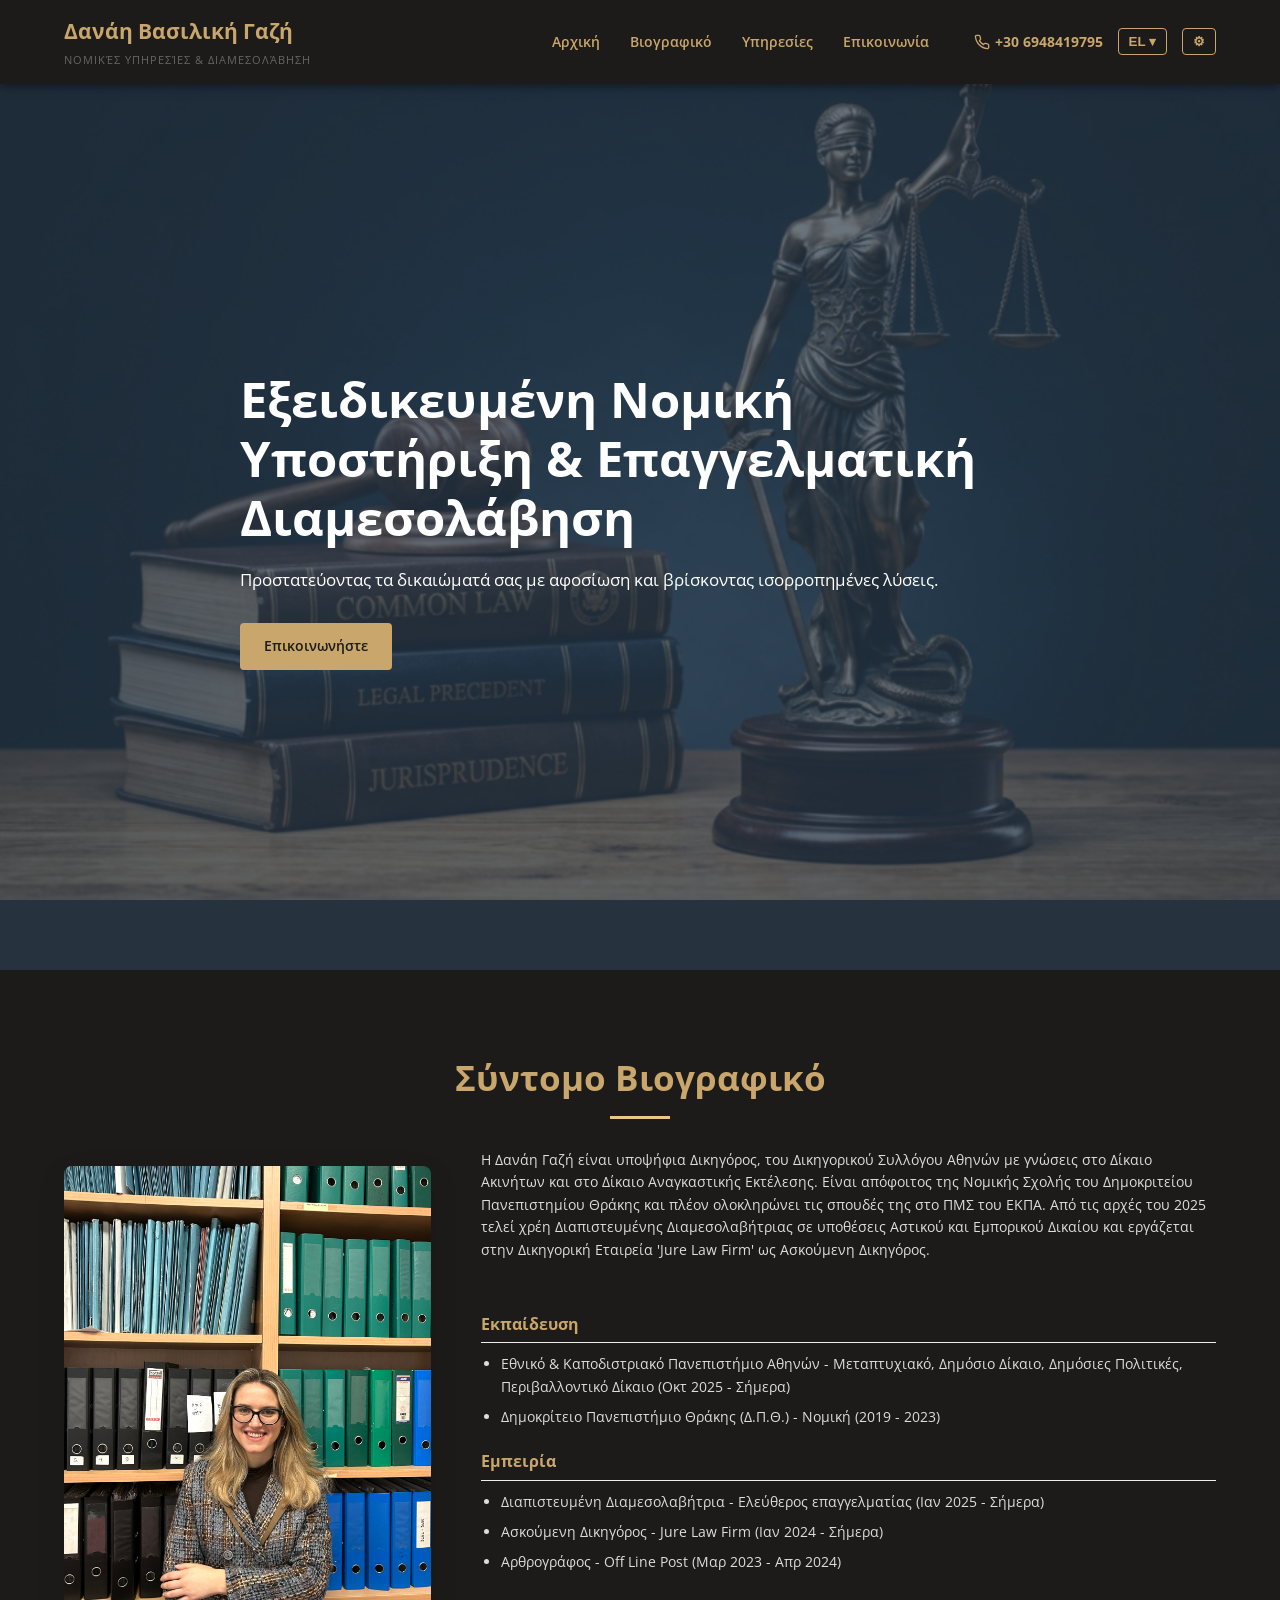
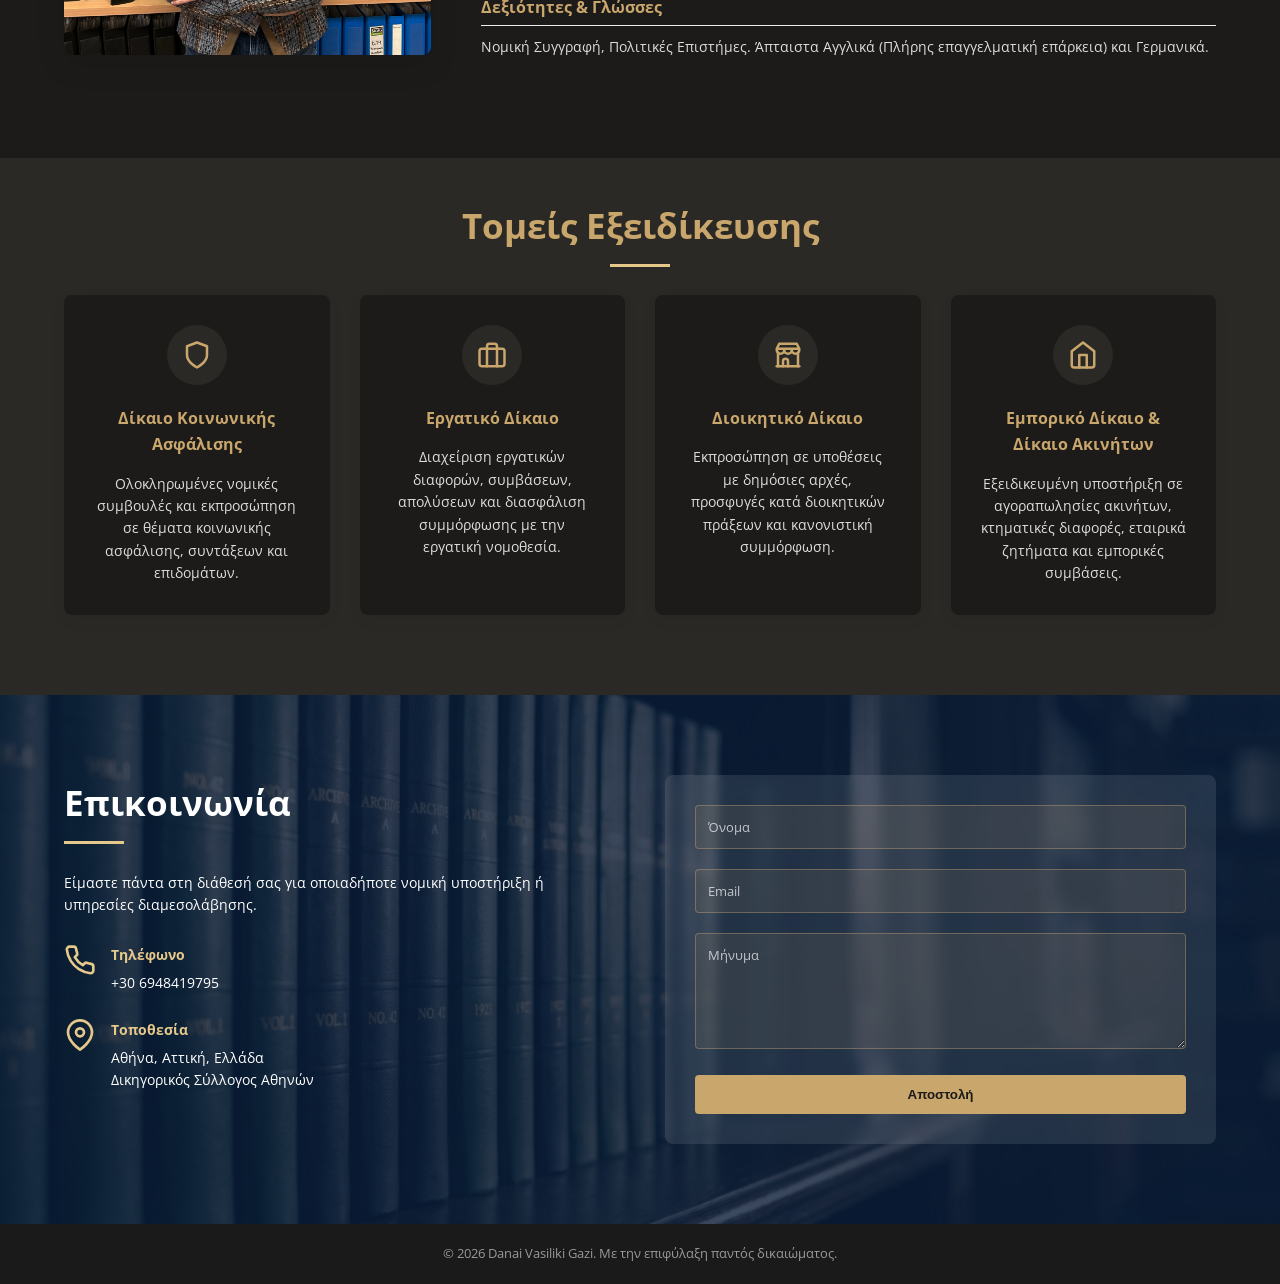
==== danai-vasiliki-gazi/index.html @ 5c0025f5 "." ====
<!DOCTYPE html>
<html lang="en">
<head>
    <meta charset="UTF-8">
    <meta name="viewport" content="width=device-width, initial-scale=1.0">
    <title>Danai Vasiliki Gazi - Legal Services &amp; Mediation</title>
</head>
<body>
    <!-- Setup initialized. Ready for the next steps. -->
</body>
</html><!DOCTYPE html>
<html lang="en">
<head>
    <meta charset="UTF-8">
    <meta name="viewport" content="width=device-width, initial-scale=1.0">
    <title>Danai Vasiliki Gazi - Legal Services &amp; Mediation</title>
    <link rel="stylesheet" href="style.css">
    <link href="https://fonts.googleapis.com/css2?family=Open+Sans:wght@300;400;600;700&display=swap" rel="stylesheet" id="theme-font">
</head>
<body>

    <!-- Sticky Header -->
    <header class="site-header">
        <div class="container header-container">
            <div class="logo">
                <h1 data-i18n="logo_name">Danai Vasiliki Gazi</h1>
                <p class="subtitle" data-i18n="logo_subtitle">Legal Services &amp; Mediation</p>
            </div>
            
            <nav class="main-nav" id="main-nav">
                <ul class="nav-links">
                    <li><a href="#home" data-i18n="nav_home">Home</a></li>
                    <li><a href="#about" data-i18n="nav_about">Resume</a></li>
                    <li><a href="#services" data-i18n="nav_services">Services</a></li>
                    <li><a href="#contact" data-i18n="nav_contact">Contact</a></li>
                </ul>
                <div class="nav-actions">
                    <a href="tel:+306948419795" class="phone-link">
                        <svg class="icon-small" viewBox="0 0 24 24" fill="none" stroke="currentColor" stroke-width="2" stroke-linecap="round" stroke-linejoin="round"><path d="M22 16.92v3a2 2 0 0 1-2.18 2 19.79 19.79 0 0 1-8.63-3.07 19.5 19.5 0 0 1-6-6 19.79 19.79 0 0 1-3.07-8.67A2 2 0 0 1 4.11 2h3a2 2 0 0 1 2 1.72 12.84 12.84 0 0 0 .7 2.81 2 2 0 0 1-.45 2.11L8.09 9.91a16 16 0 0 0 6 6l1.27-1.27a2 2 0 0 1 2.11-.45 12.84 12.84 0 0 0 2.81.7A2 2 0 0 1 22 16.92z"></path></svg>
                        <span>+30 6948419795</span>
                    </a>
                    
                    <div class="lang-selector">
                        <button class="lang-btn" onclick="toggleLangMenu()">EN &#9662;</button>
                        <div class="lang-dropdown" id="lang-dropdown">
                            <a href="#" onclick="setLanguage('el')">EL</a>
                            <a href="#" onclick="setLanguage('en')">EN</a>
                            <a href="#" onclick="setLanguage('de')">DE</a>
                        </div>
                    </div>
                    
                    <div class="theme-selector">
                        <button class="theme-btn" onclick="toggleThemeMenu()" title="Theme Settings">&#9881;</button>
                        <div class="theme-dropdown" id="theme-dropdown">
                            <p>Colors</p>
                            <div class="color-options">
                                <span class="color-dot" style="background-color: #1c1b19; border: 1px solid #444;" onclick="setThemeColor('dark')" title="Dark Theme"></span>
                                <span class="color-dot" style="background-color: #ffffff; border: 1px solid #ccc;" onclick="setThemeColor('light')" title="Light Theme"></span>
                            </div>
                            <p>Font</p>
                             <div class="font-options">
                                <button onclick="setThemeFont('Open Sans')">Sans</button>
                                <button onclick="setThemeFont('Merriweather')">Serif</button>
                                <button onclick="setThemeFont('Roboto')">Roboto</button>
                                <button onclick="setThemeFont('Playfair Display')">Playfair</button>
                            </div>
                            <p>Size</p>
                            <div class="font-options" style="display: flex; gap: 5px;">
                                <button onclick="setThemeFontSize('12px')">S</button>
                                <button onclick="setThemeFontSize('14px')">M</button>
                            </div>
                        </div>
                    </div>
                </div>
            </nav>
            
            <button class="mobile-menu-btn" id="mobile-menu-btn">
                <span></span>
                <span></span>
                <span></span>
            </button>
        </div>
    </header>

    <!-- Hero Section -->
    <section id="home" class="first-section">
        <div class="first-overlay"></div>
        <div class="container first-content">
            <h2 data-i18n="hero_title">Expert Legal Support &amp; Professional Mediation</h2>
            <p data-i18n="hero_desc">Protecting your rights with dedication and finding balanced solutions.</p>
            <a href="#contact" class="btn btn-primary" data-i18n="hero_btn">Contact Me</a>
        </div>
    </section>

    <!-- About Section -->
    <section id="about" class="about-section section-padding">
        <div class="container">
            <div class="about-section-container">
                <h2 class="section-title about-section-title" data-i18n="about_title">Brief Resume</h2>
                <div class="about-content-wrapper">
                    <div class="about-image">
                        <img src="IMG_2672-2.jpg" alt="Danai Vasiliki Gazi" id="profile-img" onclick="toggleProfileImage()" style="cursor: pointer; transition: opacity 0.3s ease;">
                    </div>
                    <p class="about-intro" data-i18n="about_intro">Danai Gazi is a Trainee Lawyer at the Athens Bar Association, specializing in Real Estate Law and Enforcement Law. She is a graduate of the Democritus University of Thrace Faculty of Law and is currently completing her Master's degree at the National and Kapodistrian University of Athens. Since the beginning of 2025, she serves as an Accredited Mediator in Civil and Commercial Law cases and works at Jure Law Firm as a Legal Trainee.</p>
                    
                    <div class="resume-highlights">
                        <div class="resume-item">
                            <h3 data-i18n="about_edu">Education</h3>
                            <ul>
                                <li data-i18n="edu_nkua">National &amp; Kapodistrian University of Athens - Master's degree, Public Law, Public Policies, Environmental Law (Oct 2025 - Present)</li>
                                <li data-i18n="edu_duth">Democritus University of Thrace (D.U.Th.) - Law (2019 - 2023)</li>
                            </ul>
                        </div>
                        <div class="resume-item">
                            <h3 data-i18n="about_exp">Experience</h3>
                            <ul>
                                <li data-i18n="exp_med">Accredited Mediator - Self-employed (Jan 2025 - Present)</li>
                                <li data-i18n="exp_jure">Legal Trainee - Jure Law Firm (Jan 2024 - Present)</li>
                                <li data-i18n="exp_col">Columnist - Off Line Post (Mar 2023 - Apr 2024)</li>
                            </ul>
                        </div>
                         <div class="resume-item">
                            <h3 data-i18n="about_skills">Skills & Languages</h3>
                            <p data-i18n="skills_desc">Legal Writing, Political Science. Fluent in English (Full professional proficiency) and German.</p>
                        </div>
                    </div>
                </div>
            </div>
        </div>
    </section>

    <!-- Services Section -->
    <section id="services" class="services-section section-padding bg-light">
        <div class="container">
            <h2 class="section-title text-center" data-i18n="services_title">Areas of Practice</h2>
            <div class="services-grid">
                
                <div class="service-card">
                    <div class="service-icon">
                        <svg viewBox="0 0 24 24" fill="none" stroke="currentColor" stroke-width="2" stroke-linecap="round" stroke-linejoin="round" style="width: 30px; height: 30px; color: var(--primary-color);"><path d="M12 22s8-4 8-10V5l-8-3-8 3v7c0 6 8 10 8 10z"></path></svg>
                    </div>
                    <h3 data-i18n="serv_1_title">Social Security Law</h3>
                    <p data-i18n="serv_1_desc">Comprehensive legal advice and representation in matters concerning social security, pensions, and benefits.</p>
                </div>
                
                <div class="service-card">
                    <div class="service-icon">
                        <svg viewBox="0 0 24 24" fill="none" stroke="currentColor" stroke-width="2" stroke-linecap="round" stroke-linejoin="round" style="width: 30px; height: 30px; color: var(--primary-color);"><rect x="2" y="7" width="20" height="14" rx="2" ry="2"></rect><path d="M16 21V5a2 2 0 0 0-2-2h-4a2 2 0 0 0-2 2v16"></path></svg>
                    </div>
                    <h3 data-i18n="serv_2_title">Labor Law</h3>
                    <p data-i18n="serv_2_desc">Handling employment disputes, contracts, dismissals, and ensuring compliance with labor regulations.</p>
                </div>
                
                <div class="service-card">
                    <div class="service-icon">
                        <svg viewBox="0 0 24 24" fill="none" stroke="currentColor" stroke-width="2" stroke-linecap="round" stroke-linejoin="round" style="width: 30px; height: 30px; color: var(--primary-color);"><path d="M3 21h18"></path><path d="M3 7v1a3 3 0 0 0 6 0v-1m0 1a3 3 0 0 0 6 0v-1m0 1a3 3 0 0 0 6 0v-1h-18l2-4h14l2 4"></path><line x1="4" y1="21" x2="4" y2="10"></line><line x1="20" y1="21" x2="20" y2="10"></line><path d="M8 21v-4a2 2 0 0 1 4 0v4"></path></svg>
                    </div>
                    <h3 data-i18n="serv_3_title">Administrative Law</h3>
                    <p data-i18n="serv_3_desc">Representation in cases involving public authorities, appeals against administrative acts, and regulatory compliance.</p>
                </div>
                
                <div class="service-card">
                    <div class="service-icon">
                        <svg viewBox="0 0 24 24" fill="none" stroke="currentColor" stroke-width="2" stroke-linecap="round" stroke-linejoin="round" style="width: 30px; height: 30px; color: var(--primary-color);"><path d="M3 9l9-7 9 7v11a2 2 0 0 1-2 2H5a2 2 0 0 1-2-2z"></path><polyline points="9 22 9 12 15 12 15 22"></polyline></svg>
                    </div>
                    <h3 data-i18n="serv_4_title">Commercial & Real Estate Law</h3>
                    <p data-i18n="serv_4_desc">Specialized support in real estate transactions, property disputes, corporate matters, and commercial contracts.</p>
                </div>

            </div>
        </div>
    </section>

    <!-- Contact Section -->
    <section id="contact" class="last-section">
        <div class="last-overlay"></div>
        <div class="container last-container">
            <div class="last-content">
                <h2 class="section-title last-title" data-i18n="contact_title">Get In Touch</h2>
                <p class="last-desc" data-i18n="contact_desc">We are always at your disposal for any legal support or mediation services.</p>
                
                <div class="last-info">
                    <div class="last-info-item">
                        <svg class="icon-medium" style="color: var(--secondary-color);" viewBox="0 0 24 24" fill="none" stroke="currentColor" stroke-width="2" stroke-linecap="round" stroke-linejoin="round"><path d="M22 16.92v3a2 2 0 0 1-2.18 2 19.79 19.79 0 0 1-8.63-3.07 19.5 19.5 0 0 1-6-6 19.79 19.79 0 0 1-3.07-8.67A2 2 0 0 1 4.11 2h3a2 2 0 0 1 2 1.72 12.84 12.84 0 0 0 .7 2.81 2 2 0 0 1-.45 2.11L8.09 9.91a16 16 0 0 0 6 6l1.27-1.27a2 2 0 0 1 2.11-.45 12.84 12.84 0 0 0 2.81.7A2 2 0 0 1 22 16.92z"></path></svg>
                        <div>
                            <h4 data-i18n="contact_phone">Phone</h4>
                            <p><a href="tel:+306948419795" style="color: inherit;">+30 6948419795</a></p>
                        </div>
                    </div>
                    <div class="last-info-item">
                        <svg class="icon-medium" style="color: var(--secondary-color);" viewBox="0 0 24 24" fill="none" stroke="currentColor" stroke-width="2" stroke-linecap="round" stroke-linejoin="round"><path d="M21 10c0 7-9 13-9 13s-9-6-9-13a9 9 0 0 1 18 0z"></path><circle cx="12" cy="10" r="3"></circle></svg>
                        <div>
                            <h4 data-i18n="contact_location">Location</h4>
                            <p data-i18n="contact_address">Athens, Attiki, Greece<br>Athens Bar Association</p>
                        </div>
                    </div>
                </div>
            </div>
            
            <div class="last-form-container">
                <form id="last-form" class="last-form">
                    <div class="form-group">
                        <input type="text" id="name" placeholder="Name" required data-i18n-placeholder="form_name">
                    </div>
                    <div class="form-group">
                        <input type="email" id="email" placeholder="Email" required data-i18n-placeholder="form_email">
                    </div>
                    <div class="form-group">
                        <textarea id="message" rows="5" placeholder="Message" required data-i18n-placeholder="form_message"></textarea>
                    </div>
                    <button type="submit" class="btn btn-primary btn-block" data-i18n="form_submit">Send Message</button>
                </form>
            </div>
        </div>
    </section>

    <!-- Footer -->
    <footer class="site-footer">
        <div class="container text-center">
            <p>&copy; <span id="current-year"></span> Danai Vasiliki Gazi. <span data-i18n="footer_rights">All rights reserved.</span></p>
        </div>
    </footer>

    <script src="script.js"></script>
</body>
</html>
---- danai-vasiliki-gazi/style.css ----
/* CSS Variables for Theming */
:root {
    /* Dark Theme (Default) */
    color-scheme: dark;
    --primary-color: #c9a66b;
    --secondary-color: #e6c88a; 
    --text-color: #dddddd;
    --light-bg: #2a2926;
    --about-bg: #24221f;
    --white: #1c1b19;
    --shadow-color: rgba(0, 0, 0, 0.5);
    --first-overlay: rgba(44, 62, 80, 0.7);
    --last-overlay: rgba(10, 30, 60, 0.8);
    --first-text: #ffffff;
    --input-bg: rgba(201, 166, 107, 0.1);
    --input-border: rgba(201, 166, 107, 0.4);
    --font-family: 'Open Sans', sans-serif;
    --transition-speed: 0.3s;
}

html.light-theme {
    /* Bright Light Theme */
    color-scheme: light;
    --primary-color: #2c3e50;
    --secondary-color: #c9a66b;
    --text-color: #333333;
    --light-bg: #ffffff;
    --about-bg: #f5f5f5;
    --white: #fdfdfd;
    --shadow-color: rgba(0, 0, 0, 0.1);
    --first-overlay: rgba(255, 255, 255, 0.85);
    --last-overlay: rgba(255, 255, 255, 0.85);
    --first-text: #2c3e50;
    --input-bg: rgba(255, 255, 255, 0.7);
    --input-border: rgba(0, 0, 0, 0.2);
}

/* Reset & Basics */
* {
    margin: 0;
    padding: 0;
    box-sizing: border-box;
}

html {
    scroll-behavior: smooth;
    font-size: var(--base-font-size, 14px);
    transition: font-size var(--transition-speed);
}

body {
    font-family: var(--font-family);
    color: var(--text-color);
    background-color: var(--white);
    line-height: 1.6;
    overflow-x: hidden;
}

/* Dynamic transition class applied ONLY when switching themes via button */
html.theme-transition body,
html.theme-transition .first-overlay,
html.theme-transition .last-overlay {
    transition: background-color var(--transition-speed), color var(--transition-speed);
}

a {
    text-decoration: none;
    color: inherit;
    transition: color var(--transition-speed);
}

ul {
    list-style: none;
}

.container {
    width: 90%;
    max-width: 1200px;
    margin: 0 auto;
}

.section-padding {
    padding: 80px 0;
}

.bg-light {
    background-color: var(--light-bg);
}

.text-center {
    text-align: center;
}

.section-title {
    font-size: 2.5rem;
    color: var(--primary-color);
    margin-bottom: 2rem;
    position: relative;
}

.section-title::after {
    content: '';
    display: block;
    width: 60px;
    height: 3px;
    background-color: var(--secondary-color);
    margin-top: 10px;
}

.text-center.section-title::after {
    margin: 10px auto 0;
}

/* Buttons */
.btn {
    display: inline-block;
    padding: 12px 24px;
    border-radius: 4px;
    font-weight: 600;
    cursor: pointer;
    border: none;
    transition: all var(--transition-speed);
}

.btn-primary {
    background-color: var(--primary-color);
    color: var(--white);
}

.btn-primary:hover {
    background-color: var(--secondary-color);
    color: var(--primary-color);
}

.btn-block {
    width: 100%;
}

/* Icons */
.icon-small {
    width: 16px;
    height: 16px;
}

.icon-medium {
    width: 32px;
    height: 32px;
}

.filter-white {
    filter: invert(100%) sepia(0%) saturate(7500%) hue-rotate(289deg) brightness(115%) contrast(105%);
}

/* Header & Navigation */
.site-header {
    position: fixed;
    top: 0;
    left: 0;
    width: 100%;
    background-color: var(--white);
    box-shadow: 0 2px 10px var(--shadow-color);
    z-index: 1000;
    padding: 15px 0;
    transition: all var(--transition-speed);
}

.site-header.scrolled {
    padding: 10px 0;
    box-shadow: 0 6px 20px var(--shadow-color);
}

.header-container {
    display: flex;
    justify-content: space-between;
    align-items: center;
}

.logo h1 {
    font-size: 1.5rem;
    color: var(--primary-color);
    margin-bottom: 2px;
}

.logo .subtitle {
    font-size: 0.8rem;
    color: #666;
    text-transform: uppercase;
    letter-spacing: 1px;
}

.main-nav {
    display: flex;
    align-items: center;
}

.nav-links {
    display: flex;
    margin-right: 30px;
}

.nav-links li {
    margin: 0 15px;
}

.nav-links a {
    font-weight: 600;
    color: var(--primary-color);
}

.nav-links a:hover {
    color: var(--secondary-color);
}

.nav-actions {
    display: flex;
    align-items: center;
    gap: 15px;
}

.phone-link {
    display: flex;
    align-items: center;
    gap: 5px;
    font-weight: 700;
    color: var(--primary-color);
}

/* Dropdowns */
.lang-selector, .theme-selector {
    position: relative;
}

.lang-btn, .theme-btn {
    background: none;
    border: 1px solid var(--primary-color);
    color: var(--primary-color);
    padding: 5px 10px;
    border-radius: 4px;
    cursor: pointer;
    font-weight: 600;
    transition: all var(--transition-speed);
}

.lang-dropdown, .theme-dropdown {
    display: none;
    position: absolute;
    top: 100%;
    right: 0;
    background: var(--white);
    border: 1px solid var(--shadow-color);
    box-shadow: 0 4px 15px var(--shadow-color);
    border-radius: 4px;
    padding: 10px;
    min-width: 130px;
    z-index: 10;
}

.theme-dropdown {
    max-height: 60vh;
    overflow-y: auto;
}

.lang-dropdown.show, .theme-dropdown.show {
    display: block;
}

.lang-dropdown a {
    display: block;
    padding: 8px 10px;
    color: var(--text-color);
}

.lang-dropdown a:hover {
    background-color: var(--light-bg);
}

.theme-dropdown p {
    font-size: 0.85rem;
    font-weight: bold;
    margin-bottom: 5px;
    margin-top: 10px;
}
.theme-dropdown p:first-child { margin-top:0; }

.color-options {
    display: flex;
    gap: 10px;
    margin-bottom: 10px;
}

.color-dot {
    width: 20px;
    height: 20px;
    border-radius: 50%;
    cursor: pointer;
    border: 2px solid transparent;
}
.color-dot:hover { border-color: #999; }

.font-options button {
    display: block;
    width: 100%;
    padding: 5px;
    margin-bottom: 5px;
    background: var(--light-bg);
    color: var(--text-color);
    border: 1px solid var(--shadow-color);
    cursor: pointer;
    transition: background var(--transition-speed);
}

.font-options button:hover {
    background: var(--primary-color);
    color: var(--white);
}

/* Mobile Menu Button */
.mobile-menu-btn {
    display: none;
    flex-direction: column;
    justify-content: space-between;
    width: 30px;
    height: 21px;
    background: transparent;
    border: none;
    cursor: pointer;
}

.mobile-menu-btn span {
    width: 100%;
    height: 3px;
    background-color: var(--primary-color);
    border-radius: 3px;
    transition: all 0.3s;
}

/* Hero Section */
.first-section {
    position: relative;
    height: 100vh;
    min-height: 600px;
    display: flex;
    align-items: center;
    background-image: url('7663534787.PNG'); /* Fallback/Placeholder */
    background-size: cover;
    background-position: center;
    background-attachment: fixed;
    margin-top: 70px; /* Offset for header */
}

.first-overlay {
    position: absolute;
    top: 0;
    left: 0;
    width: 100%;
    height: 100%;
    background-color: var(--first-overlay);
}

.first-content {
    position: relative;
    z-index: 1;
    color: var(--first-text);
    max-width: 800px;
    transition: color var(--transition-speed);
}

.first-content h2 {
    font-size: 3.5rem;
    margin-bottom: 20px;
    line-height: 1.2;
}

.first-content p {
    font-size: 1.2rem;
    margin-bottom: 30px;
}

/* About Section */
.about-section-title {
    text-align: center;
}

.about-section-title::after {
    margin: 10px auto 30px;
}

.about-content-wrapper {
    display: grid;
    grid-template-columns: 1fr 2fr;
    gap: 20px 50px;
    align-items: center;
}

.about-image {
    grid-column: 1 / 2;
    grid-row: 1 / 3;
}

.about-intro {
    grid-column: 2 / 3;
    grid-row: 1 / 2;
    align-self: end;
}

.resume-highlights {
    grid-column: 2 / 3;
    grid-row: 2 / 3;
    align-self: start;
    margin-top: 0;
}

.about-image img {
    width: 100%;
    border-radius: 8px;
    box-shadow: 0 10px 30px rgba(0,0,0,0.1);
}

.resume-highlights {
    margin-top: 30px;
}

.resume-item {
    margin-bottom: 20px;
}

.resume-item h3 {
    color: var(--primary-color);
    margin-bottom: 10px;
    border-bottom: 1px solid #eee;
    padding-bottom: 5px;
}

.resume-item ul {
    list-style-type: disc;
    margin-left: 20px;
}

.resume-item li {
    margin-bottom: 8px;
}

/* Services Section */
.services-section {
    padding-top: 40px;
}

.services-grid {
    display: grid;
    grid-template-columns: repeat(4, 1fr);
    gap: 30px;
}

@media (max-width: 1024px) {
    .services-grid {
        grid-template-columns: repeat(2, 1fr);
    }
}

@media (max-width: 600px) {
    .services-grid {
        grid-template-columns: 1fr;
    }
}

.service-card {
    background: var(--white);
    padding: 30px;
    border-radius: 8px;
    box-shadow: 0 5px 15px rgba(0,0,0,0.05);
    text-align: center;
    transition: transform var(--transition-speed);
}

.service-card:hover {
    transform: translateY(-10px);
}

.service-icon {
    width: 60px;
    height: 60px;
    margin: 0 auto 20px;
    background-color: var(--light-bg);
    border-radius: 50%;
    display: flex;
    align-items: center;
    justify-content: center;
}

.service-icon img {
    width: 30px;
    height: 30px;
}

.service-card h3 {
    color: var(--primary-color);
    margin-bottom: 15px;
}

/* Contact Section */
.last-section {
    position: relative;
    padding: 80px 0;
    background-image: url('47894578989787.PNG'); /* Fallback/Placeholder */
    background-size: cover;
    background-position: center;
    color: var(--first-text);
    transition: color var(--transition-speed);
}

.last-overlay {
    position: absolute;
    top: 0;
    left: 0;
    width: 100%;
    height: 100%;
    background-color: var(--last-overlay);
}

.last-title {
    color: var(--first-text) !important;
}

.last-desc {
    color: var(--first-text);
    margin-bottom: 2rem;
}

.last-container {
    position: relative;
    z-index: 1;
    display: grid;
    grid-template-columns: 1fr 1fr;
    gap: 50px;
}

.last-info-item {
    display: flex;
    gap: 15px;
    margin-bottom: 25px;
}

.last-info-item h4 {
    margin-bottom: 5px;
    color: var(--secondary-color);
}

.last-form {
    background: rgba(255, 255, 255, 0.1);
    padding: 30px;
    border-radius: 8px;
    backdrop-filter: blur(5px);
}

.form-group {
    margin-bottom: 20px;
}

.form-group input,
.form-group textarea {
    width: 100%;
    padding: 12px;
    border: 1px solid var(--input-border);
    background: var(--input-bg);
    color: var(--first-text);
    border-radius: 4px;
    font-family: inherit;
    transition: all 0.3s ease;
}

.form-group input::placeholder,
.form-group textarea::placeholder {
    color: var(--first-text);
    opacity: 0.7;
}

.form-group input:focus,
.form-group textarea:focus {
    outline: none;
    border-color: var(--primary-color);
    background: rgba(201, 166, 107, 0.2);
}

/* Footer */
.site-footer {
    background-color: #1a1a1a;
    color: #999;
    padding: 20px 0;
    font-size: 0.9rem;
}

/* Responsive Design */
@media (max-width: 992px) {
    .about-section-title {
        text-align: left;
    }

    .about-section-title::after {
        margin: 10px 0 30px 0;
    }

    .about-content-wrapper {
        display: block;
    }

    .about-content-wrapper::after {
        content: "";
        display: table;
        clear: both;
    }

    .about-image {
        float: left;
        width: 40%;
        margin: 0 20px 5px 0;
    }
    
    .about-intro {
        margin-bottom: 10px;
    }

    .resume-highlights {
        clear: both;
        padding-top: 10px;
    }

    .last-container {
        grid-template-columns: 1fr;
    }
    
    .first-content h2 {
        font-size: 2.5rem;
    }
}

@media (max-width: 600px) {
    .about-image {
        width: 45%;
        margin: 5px 15px 5px 0;
    }
}

@media (max-width: 768px) {
    .mobile-menu-btn {
        display: flex;
    }
    
    .main-nav {
        position: fixed;
        top: 70px;
        left: -100%;
        width: 100%;
        height: calc(100vh - 70px);
        background-color: var(--white);
        flex-direction: column;
        align-items: flex-start;
        padding: 30px;
        transition: left 0.3s ease;
        overflow-y: auto;
    }
    
    .main-nav.active {
        left: 0;
    }
    
    .nav-links {
        flex-direction: column;
        margin-right: 0;
        margin-bottom: 30px;
        width: 100%;
    }
    
    .nav-links li {
        margin: 15px 0;
        width: 100%;
    }
    
    .nav-actions {
        flex-direction: column;
        align-items: flex-start;
        width: 100%;
    }
    
    /* Fix dropdown menus overflow on mobile screens */
    .lang-dropdown,
    .theme-dropdown {
        left: 0;
        right: auto;
    }
    
    .first-section {
        margin-top: 60px;
    }
}
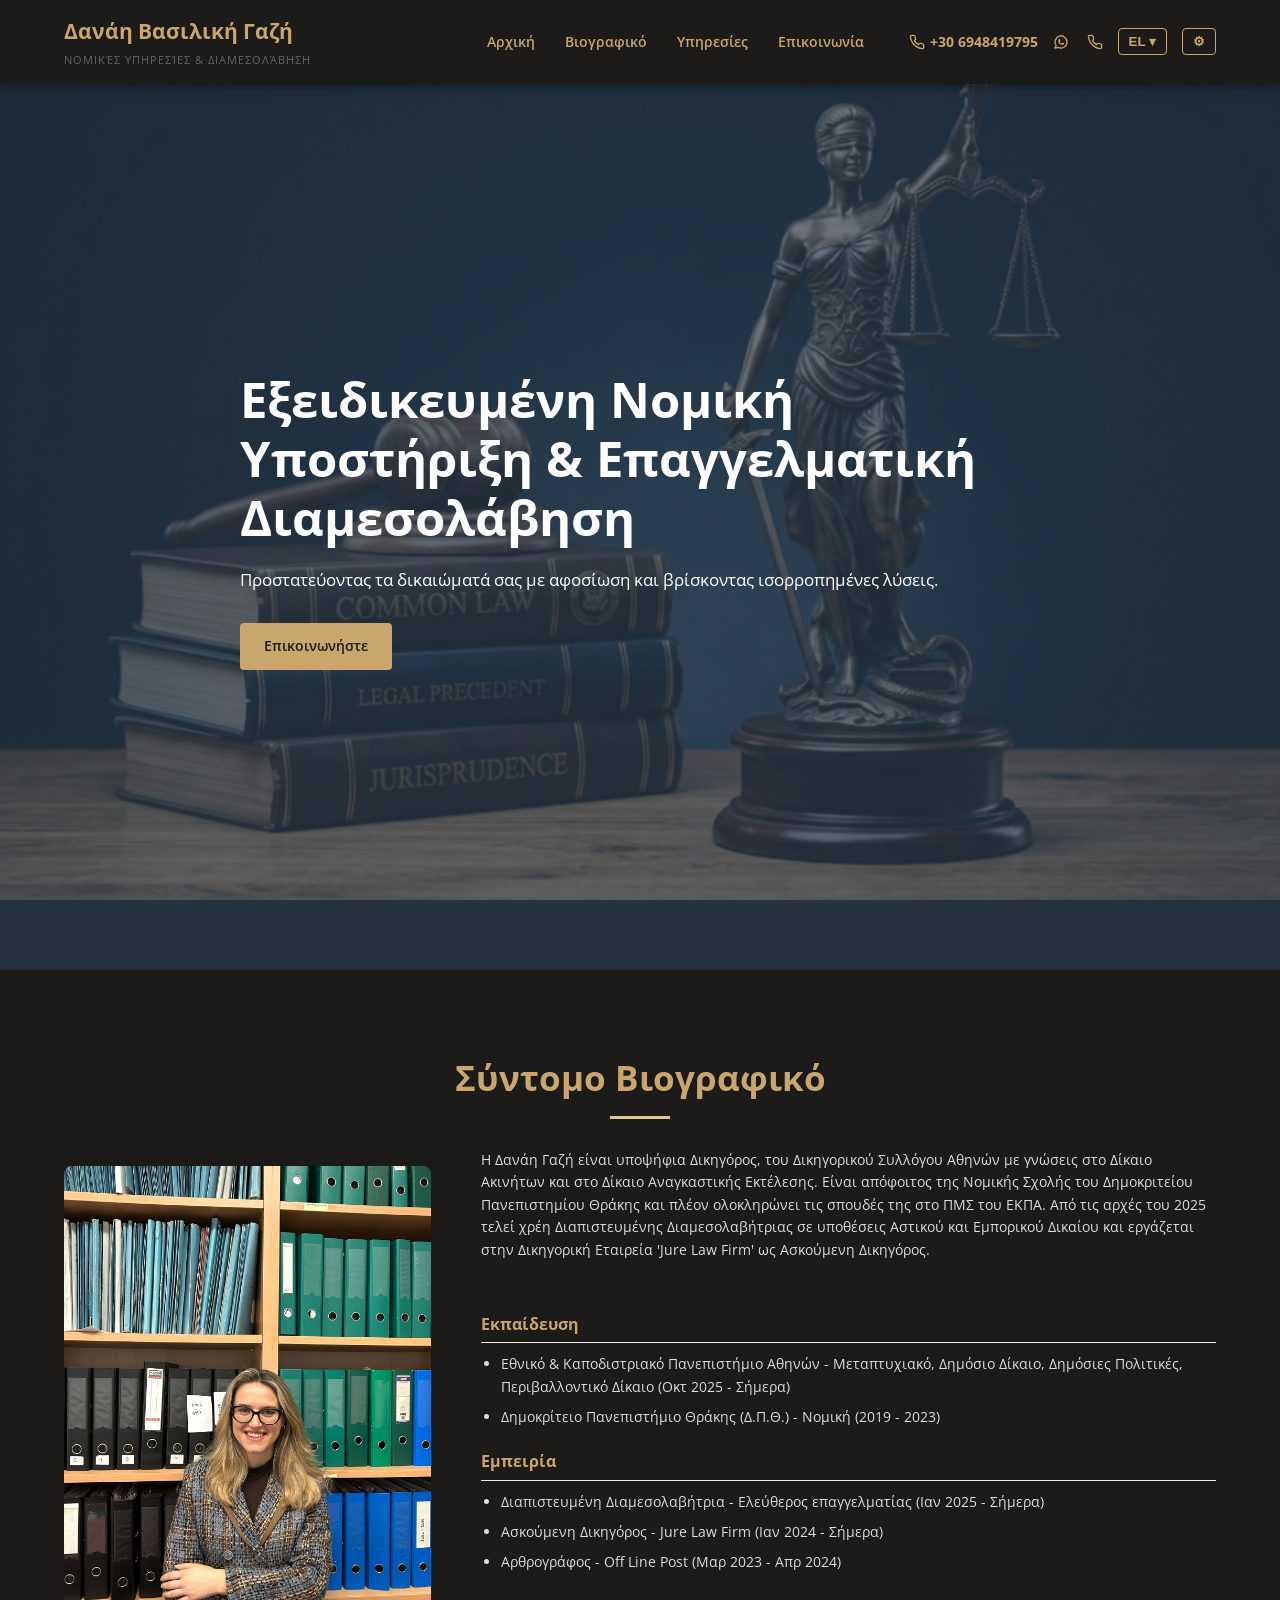
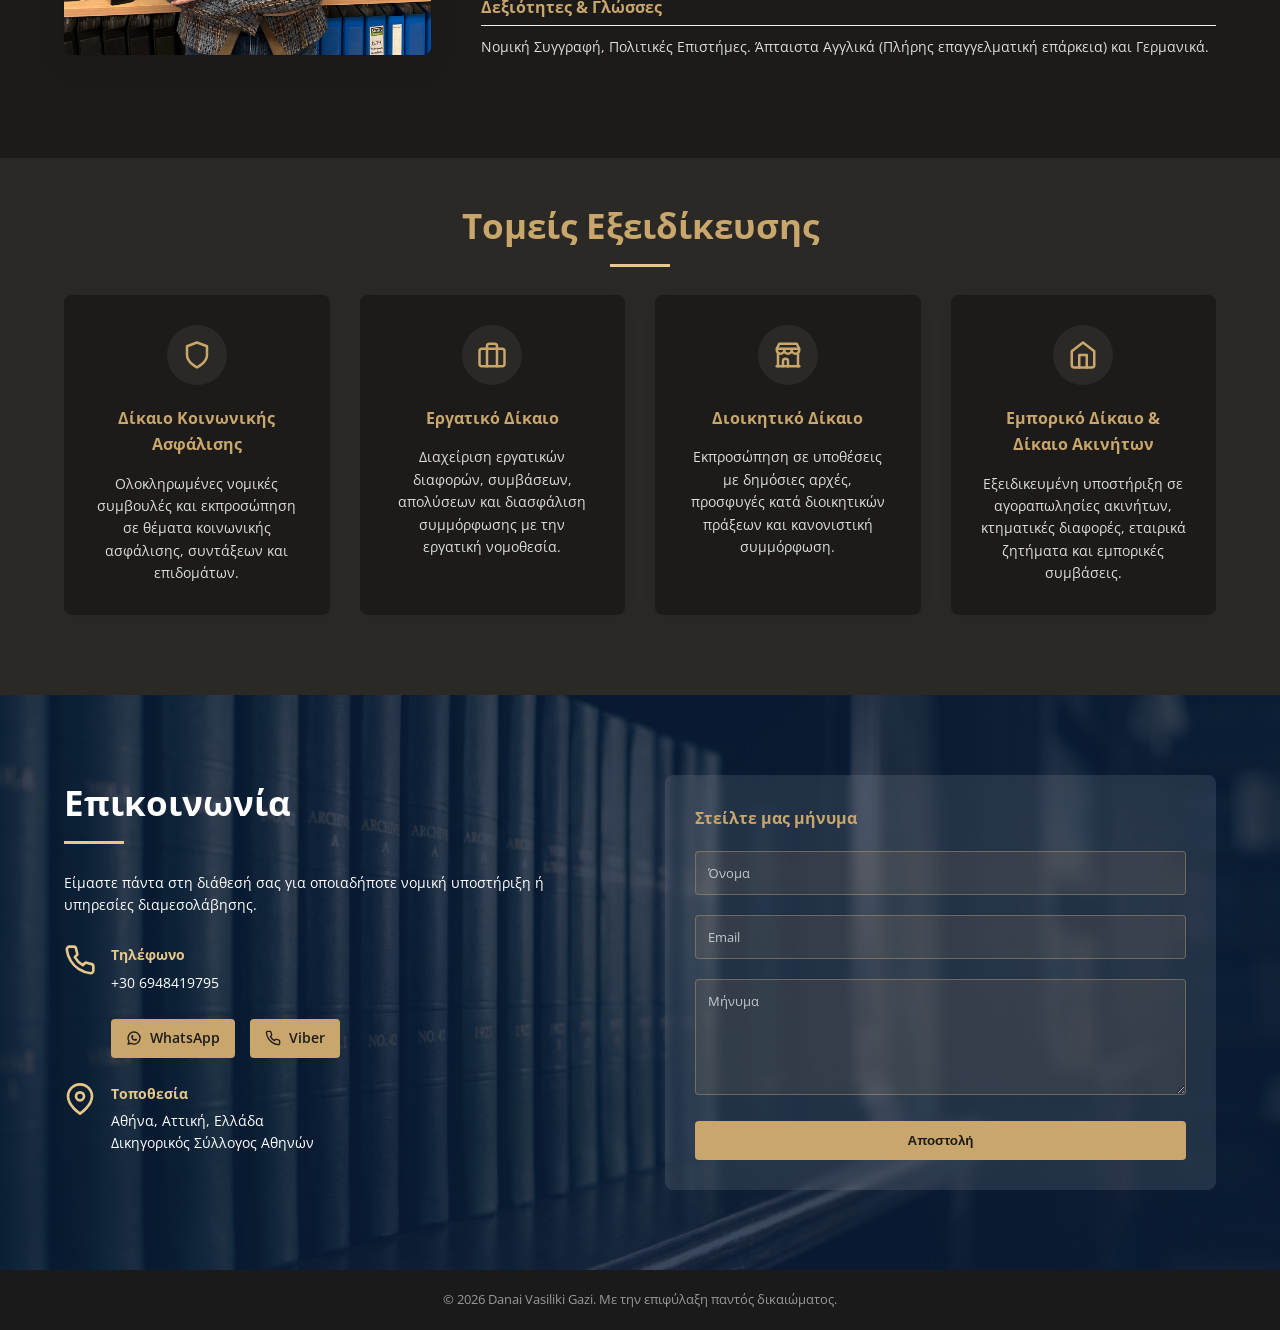
==== commit 98ae28db: "." ====
--- a/danai-vasiliki-gazi/index.html
+++ b/danai-vasiliki-gazi/index.html
@@ -4,22 +4,18 @@
     <meta charset="UTF-8">
     <meta name="viewport" content="width=device-width, initial-scale=1.0">
     <title>Danai Vasiliki Gazi - Legal Services &amp; Mediation</title>
-</head>
-<body>
-    <!-- Setup initialized. Ready for the next steps. -->
-</body>
-</html><!DOCTYPE html>
-<html lang="en">
-<head>
-    <meta charset="UTF-8">
-    <meta name="viewport" content="width=device-width, initial-scale=1.0">
-    <title>Danai Vasiliki Gazi - Legal Services &amp; Mediation</title>
+    <meta name="description" content="Danai Vasiliki Gazi is a Trainee Lawyer and Accredited Mediator. Expert legal support and professional mediation in Athens.">
+    
+    <link rel="alternate" hreflang="el" href="?lang=el" />
+    <link rel="alternate" hreflang="en" href="?lang=en" />
+    <link rel="alternate" hreflang="de" href="?lang=de" />
+    <link rel="alternate" hreflang="x-default" href="?lang=el" />
+
     <link rel="stylesheet" href="style.css">
     <link href="https://fonts.googleapis.com/css2?family=Open+Sans:wght@300;400;600;700&display=swap" rel="stylesheet" id="theme-font">
 </head>
 <body>
 
-    <!-- Sticky Header -->
     <header class="site-header">
         <div class="container header-container">
             <div class="logo">
@@ -35,17 +31,31 @@
                     <li><a href="#contact" data-i18n="nav_contact">Contact</a></li>
                 </ul>
                 <div class="nav-actions">
-                    <a href="tel:+306948419795" class="phone-link">
+                    <a href="#" class="phone-link dyn-phone-link">
                         <svg class="icon-small" viewBox="0 0 24 24" fill="none" stroke="currentColor" stroke-width="2" stroke-linecap="round" stroke-linejoin="round"><path d="M22 16.92v3a2 2 0 0 1-2.18 2 19.79 19.79 0 0 1-8.63-3.07 19.5 19.5 0 0 1-6-6 19.79 19.79 0 0 1-3.07-8.67A2 2 0 0 1 4.11 2h3a2 2 0 0 1 2 1.72 12.84 12.84 0 0 0 .7 2.81 2 2 0 0 1-.45 2.11L8.09 9.91a16 16 0 0 0 6 6l1.27-1.27a2 2 0 0 1 2.11-.45 12.84 12.84 0 0 0 2.81.7A2 2 0 0 1 22 16.92z"></path></svg>
-                        <span>+30 6948419795</span>
+                        <span class="dyn-phone-text"></span>
                     </a>
+                    
+                    <div style="display: flex; gap: 18px; align-items: center;">
+                        <a href="#" class="phone-link dyn-wa-link social-icon-link" title="WhatsApp" target="_blank">
+                            <svg class="icon-small" viewBox="0 0 24 24" fill="none" stroke="currentColor" stroke-width="2" stroke-linecap="round" stroke-linejoin="round">
+                                <path d="M3 21l1.65 -3.8a9 9 0 1 1 3.4 2.9l-5.05 .9"></path>
+                                <path d="M9 10a.5 .5 0 0 0 1 0v-1a.5 .5 0 0 0 -1 0v1a5 5 0 0 0 5 5h1a.5 .5 0 0 0 0 -1h-1a.5 .5 0 0 0 0 1"></path>
+                            </svg>
+                        </a>
+                        <a href="#" class="phone-link dyn-viber-link social-icon-link" title="Viber" target="_blank">
+                            <svg class="icon-small" viewBox="0 0 24 24" fill="none" stroke="currentColor" stroke-width="2" stroke-linecap="round" stroke-linejoin="round">
+                                <path d="M22 16.92v3a2 2 0 0 1-2.18 2 19.79 19.79 0 0 1-8.63-3.07 19.5 19.5 0 0 1-6-6 19.79 19.79 0 0 1-3.07-8.67A2 2 0 0 1 4.11 2h3a2 2 0 0 1 2 1.72 12.84 12.84 0 0 0 .7 2.81 2 2 0 0 1-.45 2.11L8.09 9.91a16 16 0 0 0 6 6l1.27-1.27a2 2 0 0 1 2.11-.45 12.84 12.84 0 0 0 2.81.7A2 2 0 0 1 22 16.92z"></path>
+                            </svg>
+                        </a>
+                    </div>
                     
                     <div class="lang-selector">
                         <button class="lang-btn" onclick="toggleLangMenu()">EN &#9662;</button>
                         <div class="lang-dropdown" id="lang-dropdown">
-                            <a href="#" onclick="setLanguage('el')">EL</a>
-                            <a href="#" onclick="setLanguage('en')">EN</a>
-                            <a href="#" onclick="setLanguage('de')">DE</a>
+                            <a href="javascript:void(0);" onclick="setLanguage('el')">EL</a>
+                            <a href="javascript:void(0);" onclick="setLanguage('en')">EN</a>
+                            <a href="javascript:void(0);" onclick="setLanguage('de')">DE</a>
                         </div>
                     </div>
                     
@@ -82,7 +92,6 @@
         </div>
     </header>
 
-    <!-- Hero Section -->
     <section id="home" class="first-section">
         <div class="first-overlay"></div>
         <div class="container first-content">
@@ -92,7 +101,6 @@
         </div>
     </section>
 
-    <!-- About Section -->
     <section id="about" class="about-section section-padding">
         <div class="container">
             <div class="about-section-container">
@@ -129,7 +137,6 @@
         </div>
     </section>
 
-    <!-- Services Section -->
     <section id="services" class="services-section section-padding bg-light">
         <div class="container">
             <h2 class="section-title text-center" data-i18n="services_title">Areas of Practice</h2>
@@ -171,7 +178,6 @@
         </div>
     </section>
 
-    <!-- Contact Section -->
     <section id="contact" class="last-section">
         <div class="last-overlay"></div>
         <div class="container last-container">
@@ -180,25 +186,42 @@
                 <p class="last-desc" data-i18n="contact_desc">We are always at your disposal for any legal support or mediation services.</p>
                 
                 <div class="last-info">
-                    <div class="last-info-item">
+                    <a href="#" class="last-info-item dyn-phone-link">
                         <svg class="icon-medium" style="color: var(--secondary-color);" viewBox="0 0 24 24" fill="none" stroke="currentColor" stroke-width="2" stroke-linecap="round" stroke-linejoin="round"><path d="M22 16.92v3a2 2 0 0 1-2.18 2 19.79 19.79 0 0 1-8.63-3.07 19.5 19.5 0 0 1-6-6 19.79 19.79 0 0 1-3.07-8.67A2 2 0 0 1 4.11 2h3a2 2 0 0 1 2 1.72 12.84 12.84 0 0 0 .7 2.81 2 2 0 0 1-.45 2.11L8.09 9.91a16 16 0 0 0 6 6l1.27-1.27a2 2 0 0 1 2.11-.45 12.84 12.84 0 0 0 2.81.7A2 2 0 0 1 22 16.92z"></path></svg>
                         <div>
                             <h4 data-i18n="contact_phone">Phone</h4>
-                            <p><a href="tel:+306948419795" style="color: inherit;">+30 6948419795</a></p>
-                        </div>
-                    </div>
-                    <div class="last-info-item">
+                            <p class="dyn-phone-text"></p>
+                        </div>
+                    </a>
+                    
+                    <div class="social-contact-buttons" style="display: flex; gap: 15px; margin-bottom: 25px; margin-left: 47px;">
+                        <a href="#" class="btn btn-primary dyn-wa-link social-btn-wa" target="_blank" style="display: flex; align-items: center; justify-content: center; gap: 8px; padding: 8px 15px;">
+                            <svg class="icon-small" viewBox="0 0 24 24" fill="none" stroke="currentColor" stroke-width="2" stroke-linecap="round" stroke-linejoin="round">
+                                <path d="M3 21l1.65 -3.8a9 9 0 1 1 3.4 2.9l-5.05 .9"></path>
+                                <path d="M9 10a.5 .5 0 0 0 1 0v-1a.5 .5 0 0 0 -1 0v1a5 5 0 0 0 5 5h1a.5 .5 0 0 0 0 -1h-1a.5 .5 0 0 0 0 1"></path>
+                            </svg>
+                            WhatsApp
+                        </a>
+                        <a href="#" class="btn btn-primary dyn-viber-link social-btn-viber" target="_blank" style="display: flex; align-items: center; justify-content: center; gap: 8px; padding: 8px 15px;">
+                            <svg class="icon-small" viewBox="0 0 24 24" fill="none" stroke="currentColor" stroke-width="2" stroke-linecap="round" stroke-linejoin="round">
+                                <path d="M22 16.92v3a2 2 0 0 1-2.18 2 19.79 19.79 0 0 1-8.63-3.07 19.5 19.5 0 0 1-6-6 19.79 19.79 0 0 1-3.07-8.67A2 2 0 0 1 4.11 2h3a2 2 0 0 1 2 1.72 12.84 12.84 0 0 0 .7 2.81 2 2 0 0 1-.45 2.11L8.09 9.91a16 16 0 0 0 6 6l1.27-1.27a2 2 0 0 1 2.11-.45 12.84 12.84 0 0 0 2.81.7A2 2 0 0 1 22 16.92z"></path>
+                            </svg>
+                            Viber
+                        </a>
+                    </div>
+                    <a href="#" class="last-info-item dyn-location-link" target="_blank">
                         <svg class="icon-medium" style="color: var(--secondary-color);" viewBox="0 0 24 24" fill="none" stroke="currentColor" stroke-width="2" stroke-linecap="round" stroke-linejoin="round"><path d="M21 10c0 7-9 13-9 13s-9-6-9-13a9 9 0 0 1 18 0z"></path><circle cx="12" cy="10" r="3"></circle></svg>
                         <div>
                             <h4 data-i18n="contact_location">Location</h4>
                             <p data-i18n="contact_address">Athens, Attiki, Greece<br>Athens Bar Association</p>
                         </div>
-                    </div>
+                    </a>
                 </div>
             </div>
             
             <div class="last-form-container">
                 <form id="last-form" class="last-form">
+                    <h3 data-i18n="form_title" style="margin-bottom: 20px; color: var(--primary-color);">Send us a message</h3>
                     <div class="form-group">
                         <input type="text" id="name" placeholder="Name" required data-i18n-placeholder="form_name">
                     </div>
@@ -214,13 +237,14 @@
         </div>
     </section>
 
-    <!-- Footer -->
     <footer class="site-footer">
         <div class="container text-center">
             <p>&copy; <span id="current-year"></span> Danai Vasiliki Gazi. <span data-i18n="footer_rights">All rights reserved.</span></p>
         </div>
     </footer>
 
+    <script src="config.js"></script>
+    <script src="translations.js"></script>
     <script src="script.js"></script>
 </body>
 </html>
--- a/danai-vasiliki-gazi/style.css
+++ b/danai-vasiliki-gazi/style.css
@@ -1,6 +1,4 @@
-/* CSS Variables for Theming */
 :root {
-    /* Dark Theme (Default) */
     color-scheme: dark;
     --primary-color: #c9a66b;
     --secondary-color: #e6c88a; 
@@ -19,7 +17,6 @@
 }
 
 html.light-theme {
-    /* Bright Light Theme */
     color-scheme: light;
     --primary-color: #2c3e50;
     --secondary-color: #c9a66b;
@@ -35,7 +32,6 @@
     --input-border: rgba(0, 0, 0, 0.2);
 }
 
-/* Reset & Basics */
 * {
     margin: 0;
     padding: 0;
@@ -56,7 +52,6 @@
     overflow-x: hidden;
 }
 
-/* Dynamic transition class applied ONLY when switching themes via button */
 html.theme-transition body,
 html.theme-transition .first-overlay,
 html.theme-transition .last-overlay {
@@ -111,7 +106,6 @@
     margin: 10px auto 0;
 }
 
-/* Buttons */
 .btn {
     display: inline-block;
     padding: 12px 24px;
@@ -136,7 +130,6 @@
     width: 100%;
 }
 
-/* Icons */
 .icon-small {
     width: 16px;
     height: 16px;
@@ -151,7 +144,6 @@
     filter: invert(100%) sepia(0%) saturate(7500%) hue-rotate(289deg) brightness(115%) contrast(105%);
 }
 
-/* Header & Navigation */
 .site-header {
     position: fixed;
     top: 0;
@@ -225,7 +217,6 @@
     color: var(--primary-color);
 }
 
-/* Dropdowns */
 .lang-selector, .theme-selector {
     position: relative;
 }
@@ -314,7 +305,6 @@
     color: var(--white);
 }
 
-/* Mobile Menu Button */
 .mobile-menu-btn {
     display: none;
     flex-direction: column;
@@ -334,18 +324,17 @@
     transition: all 0.3s;
 }
 
-/* Hero Section */
 .first-section {
     position: relative;
     height: 100vh;
     min-height: 600px;
     display: flex;
     align-items: center;
-    background-image: url('7663534787.PNG'); /* Fallback/Placeholder */
+    background-image: url('7663534787.PNG');
     background-size: cover;
     background-position: center;
     background-attachment: fixed;
-    margin-top: 70px; /* Offset for header */
+    margin-top: 70px;
 }
 
 .first-overlay {
@@ -376,7 +365,6 @@
     margin-bottom: 30px;
 }
 
-/* About Section */
 .about-section-title {
     text-align: center;
 }
@@ -440,7 +428,6 @@
     margin-bottom: 8px;
 }
 
-/* Services Section */
 .services-section {
     padding-top: 40px;
 }
@@ -497,11 +484,10 @@
     margin-bottom: 15px;
 }
 
-/* Contact Section */
 .last-section {
     position: relative;
     padding: 80px 0;
-    background-image: url('47894578989787.PNG'); /* Fallback/Placeholder */
+    background-image: url('47894578989787.PNG');
     background-size: cover;
     background-position: center;
     color: var(--first-text);
@@ -581,7 +567,6 @@
     background: rgba(201, 166, 107, 0.2);
 }
 
-/* Footer */
 .site-footer {
     background-color: #1a1a1a;
     color: #999;
@@ -589,7 +574,6 @@
     font-size: 0.9rem;
 }
 
-/* Responsive Design */
 @media (max-width: 992px) {
     .about-section-title {
         text-align: left;
@@ -638,9 +622,17 @@
         width: 45%;
         margin: 5px 15px 5px 0;
     }
-}
-
-@media (max-width: 768px) {
+    
+    .logo h1 {
+        font-size: 1.25rem;
+    }
+    
+    .logo .subtitle {
+        font-size: 0.7rem;
+    }
+}
+
+@media (max-width: 1150px) {
     .mobile-menu-btn {
         display: flex;
     }
@@ -681,7 +673,6 @@
         width: 100%;
     }
     
-    /* Fix dropdown menus overflow on mobile screens */
     .lang-dropdown,
     .theme-dropdown {
         left: 0;
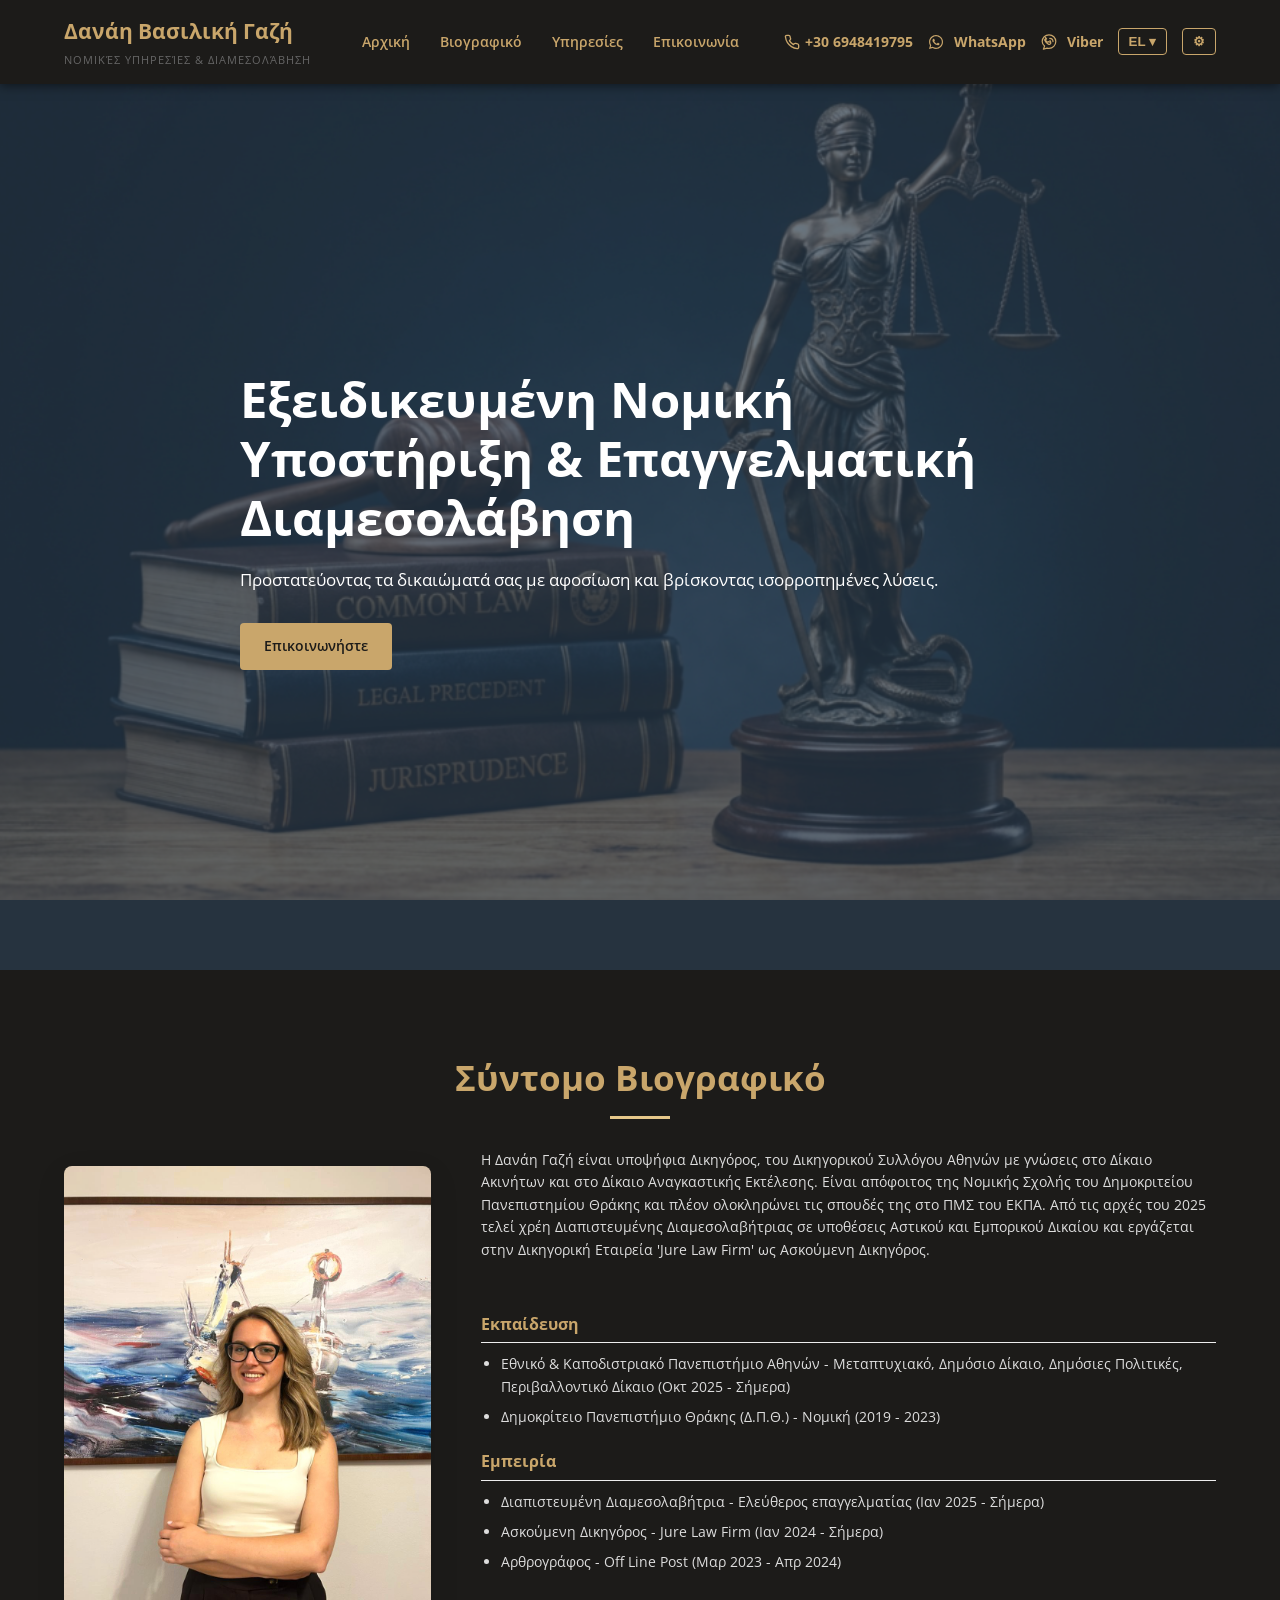
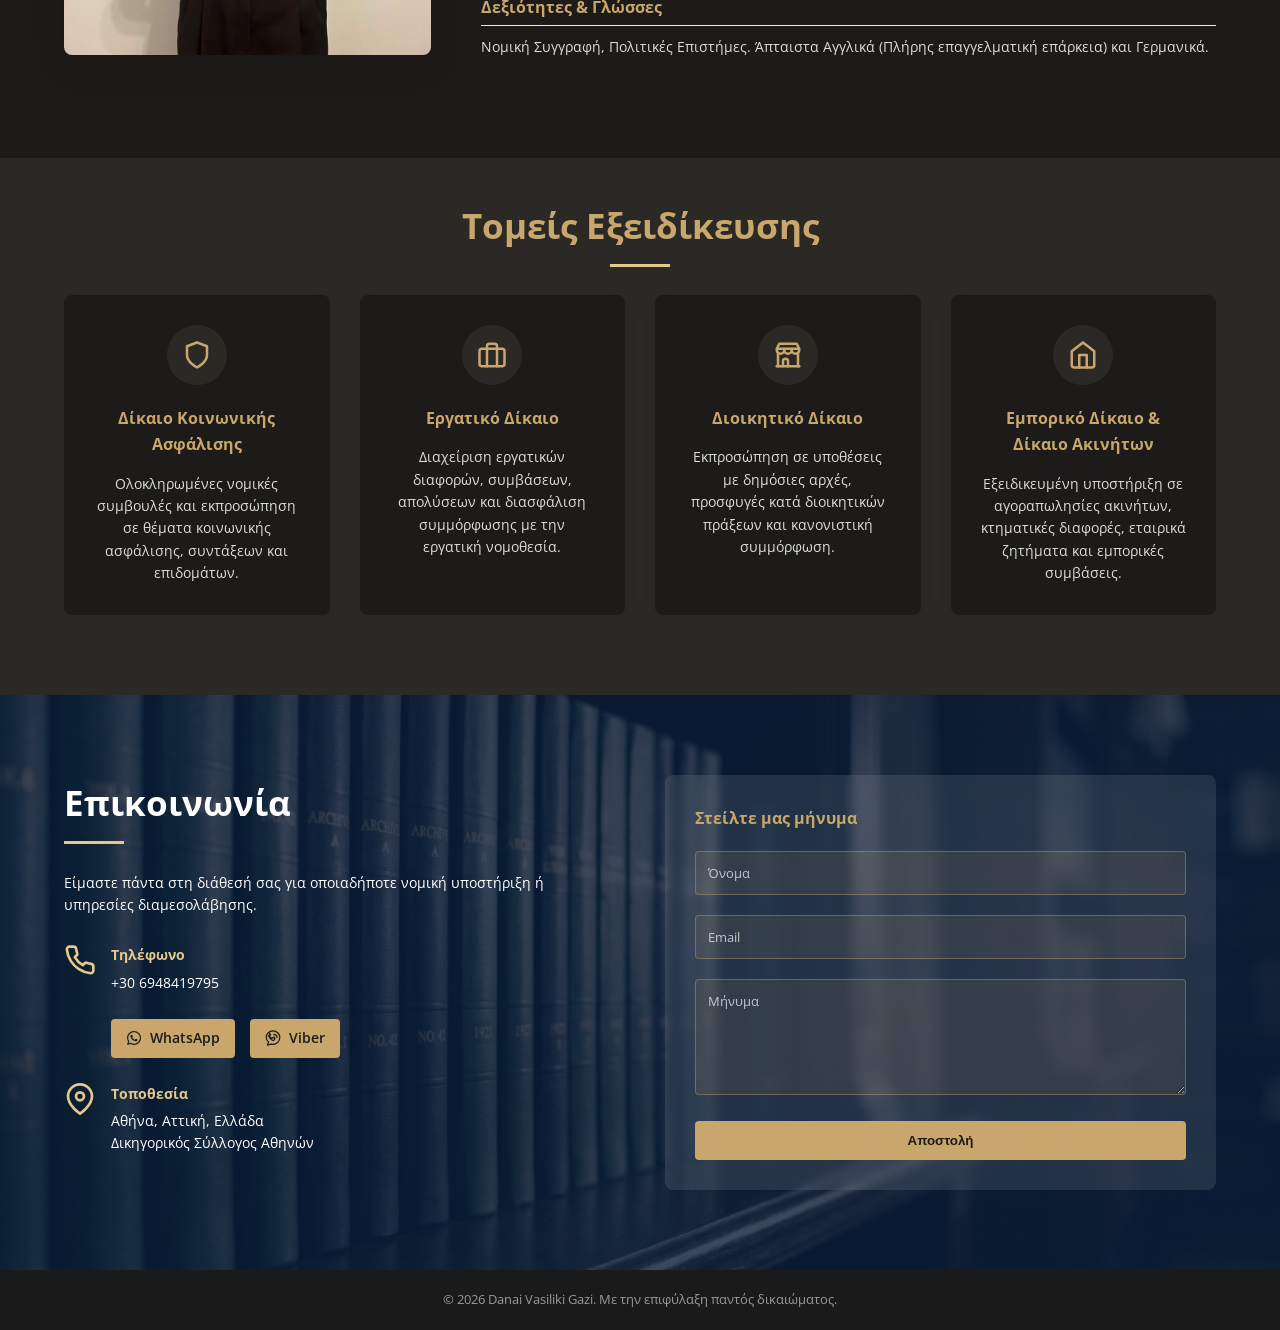
==== commit 0199c61e: "." ====
--- a/danai-vasiliki-gazi/index.html
+++ b/danai-vasiliki-gazi/index.html
@@ -1,15 +1,24 @@
 <!DOCTYPE html>
 <html lang="en">
 <head>
+    <meta name="google-site-verification" content="7cED5pmTlYYOZ8iL5Qbo6pSkVBy6zcgVpMgm1AXRRhg" />
     <meta charset="UTF-8">
     <meta name="viewport" content="width=device-width, initial-scale=1.0">
     <title>Danai Vasiliki Gazi - Legal Services &amp; Mediation</title>
     <meta name="description" content="Danai Vasiliki Gazi is a Trainee Lawyer and Accredited Mediator. Expert legal support and professional mediation in Athens.">
+    <link rel="preload" as="image" href="dikigoros-athina-nomikes-ypiresies.jpg">
     
     <link rel="alternate" hreflang="el" href="?lang=el" />
     <link rel="alternate" hreflang="en" href="?lang=en" />
     <link rel="alternate" hreflang="de" href="?lang=de" />
     <link rel="alternate" hreflang="x-default" href="?lang=el" />
+
+    <link rel="apple-touch-icon" sizes="180x180" href="apple-touch-icon.png">
+    <link rel="icon" type="image/png" sizes="32x32" href="favicon-32x32.png">
+    <link rel="icon" type="image/png" sizes="16x16" href="favicon-16x16.png">
+    <link rel="icon" type="image/png" sizes="192x192" href="android-chrome-192x192.png">
+    <link rel="icon" type="image/png" sizes="512x512" href="android-chrome-512x512.png">
+    <link rel="icon" href="favicon.ico">
 
     <link rel="stylesheet" href="style.css">
     <link href="https://fonts.googleapis.com/css2?family=Open+Sans:wght@300;400;600;700&display=swap" rel="stylesheet" id="theme-font">
@@ -36,19 +45,21 @@
                         <span class="dyn-phone-text"></span>
                     </a>
                     
-                    <div style="display: flex; gap: 18px; align-items: center;">
-                        <a href="#" class="phone-link dyn-wa-link social-icon-link" title="WhatsApp" target="_blank">
-                            <svg class="icon-small" viewBox="0 0 24 24" fill="none" stroke="currentColor" stroke-width="2" stroke-linecap="round" stroke-linejoin="round">
-                                <path d="M3 21l1.65 -3.8a9 9 0 1 1 3.4 2.9l-5.05 .9"></path>
-                                <path d="M9 10a.5 .5 0 0 0 1 0v-1a.5 .5 0 0 0 -1 0v1a5 5 0 0 0 5 5h1a.5 .5 0 0 0 0 -1h-1a.5 .5 0 0 0 0 1"></path>
-                            </svg>
-                        </a>
-                        <a href="#" class="phone-link dyn-viber-link social-icon-link" title="Viber" target="_blank">
-                            <svg class="icon-small" viewBox="0 0 24 24" fill="none" stroke="currentColor" stroke-width="2" stroke-linecap="round" stroke-linejoin="round">
-                                <path d="M22 16.92v3a2 2 0 0 1-2.18 2 19.79 19.79 0 0 1-8.63-3.07 19.5 19.5 0 0 1-6-6 19.79 19.79 0 0 1-3.07-8.67A2 2 0 0 1 4.11 2h3a2 2 0 0 1 2 1.72 12.84 12.84 0 0 0 .7 2.81 2 2 0 0 1-.45 2.11L8.09 9.91a16 16 0 0 0 6 6l1.27-1.27a2 2 0 0 1 2.11-.45 12.84 12.84 0 0 0 2.81.7A2 2 0 0 1 22 16.92z"></path>
-                            </svg>
-                        </a>
-                    </div>
+                    <a href="#" class="phone-link dyn-wa-link social-icon-link" title="WhatsApp" target="_blank">
+                        <svg class="icon-small" viewBox="0 0 448 512" fill="currentColor">
+                            <path d="M380.9 97.1C339 55.1 283.2 32 223.9 32c-122.4 0-222 99.6-222 222 0 39.1 10.2 77.3 29.6 111L0 480l117.7-30.9c32.4 17.7 68.9 27 106.1 27h.1c122.3 0 224.1-99.6 224.1-222 0-59.3-25.2-115-67.1-157zm-157 341.6c-33.2 0-65.7-8.9-94-25.7l-6.7-4-69.8 18.3L72 359.2l-4.4-7c-18.5-29.4-28.2-63.3-28.2-98.2 0-101.7 82.8-184.5 184.6-184.5 49.3 0 95.6 19.2 130.4 54.1 34.8 34.9 56.2 81.2 56.1 130.5 0 101.8-84.9 184.6-186.6 184.6zm101.2-138.2c-5.5-2.8-32.8-16.2-37.9-18-5.1-1.9-8.8-2.8-12.5 2.8-3.7 5.6-14.3 18-17.6 21.8-3.2 3.7-6.5 4.2-12 1.4-32.6-16.3-54-29.1-75.5-66-5.7-9.8 5.7-9.1 16.3-30.3 1.8-3.7.9-6.9-.5-9.7-1.4-2.8-12.5-30.1-17.1-41.2-4.5-10.8-9.1-9.3-12.5-9.5-3.2-.2-6.9-.2-10.6-.2-3.7 0-9.7 1.4-14.8 6.9-5.1 5.6-19.4 19-19.4 46.3 0 27.3 19.9 53.7 22.6 57.4 2.8 3.7 39.1 59.7 94.8 83.8 35.2 15.2 49 16.5 66.6 13.9 10.7-1.6 32.8-13.4 37.4-26.4 4.6-13 4.6-24.1 3.2-26.4-1.3-2.5-5-3.9-10.5-6.6z"></path>
+                        </svg>
+                        <span style="margin-left: 5px;">WhatsApp</span>
+                    </a>
+                    <a href="#" class="phone-link dyn-viber-link social-icon-link" title="Viber" target="_blank">
+                        <svg class="icon-small" viewBox="3 2 19 20" fill="none" stroke="currentColor" stroke-width="1.5" stroke-linecap="round" stroke-linejoin="round">
+                            <path d="M21 11.5c0 4.69-3.81 8.5-8.5 8.5-.87 0-1.7-.13-2.5-.38L5.5 21l1.5-4C5.13 15.65 4 13.7 4 11.5 4 6.81 7.81 3 12.5 3S21 6.81 21 11.5z"></path>
+                            <path d="M9.5 8c-.28-.28-.5-.5-.85-.5s-.7.22-.85.5c-.3.3-.65.7-.65 1.15s.2 1 .4 1.45c.8 1.8 2.25 3.25 4.05 4.05.45.2.95.4 1.45.4s.85-.35 1.15-.65c.15-.15.37-.57.5-.85.13-.28.13-.5.13-.57s-.22-.36-.6-.54l-1.6-.74c-.38-.18-.63-.28-.73-.13-.1.15-.38.48-.5.62-.13.15-.27.17-.65 0-1.1-.5-1.9-1.3-2.4-2.4-.17-.38-.15-.52 0-.65.14-.12.47-.4.62-.5.15-.1.05-.35-.13-.73l-.74-1.6z"></path>
+                            <path d="M13.5 7.5a4 4 0 0 1 4 4"></path>
+                            <path d="M13.5 10.5a1 1 0 0 1 1 1"></path>
+                        </svg>
+                        <span style="margin-left: 5px;">Viber</span>
+                    </a>
                     
                     <div class="lang-selector">
                         <button class="lang-btn" onclick="toggleLangMenu()">EN &#9662;</button>
@@ -92,8 +103,8 @@
         </div>
     </header>
 
-    <section id="home" class="first-section">
-        <div class="first-overlay"></div>
+    <section id="home" class="first-section" aria-label="Athens Lawyer Legal Services">
+        <div class="first-overlay" role="img" aria-label="Scales of Justice and Law Books"></div>
         <div class="container first-content">
             <h2 data-i18n="hero_title">Expert Legal Support &amp; Professional Mediation</h2>
             <p data-i18n="hero_desc">Protecting your rights with dedication and finding balanced solutions.</p>
@@ -107,7 +118,7 @@
                 <h2 class="section-title about-section-title" data-i18n="about_title">Brief Resume</h2>
                 <div class="about-content-wrapper">
                     <div class="about-image">
-                        <img src="IMG_2672-2.jpg" alt="Danai Vasiliki Gazi" id="profile-img" onclick="toggleProfileImage()" style="cursor: pointer; transition: opacity 0.3s ease;">
+                        <img src="danai-vasiliki-gazi-dikigoros.jpg" alt="Δανάη Βασιλική Γαζή - Δικηγόρος και Διαπιστευμένη Διαμεσολαβήτρια" id="profile-img">
                     </div>
                     <p class="about-intro" data-i18n="about_intro">Danai Gazi is a Trainee Lawyer at the Athens Bar Association, specializing in Real Estate Law and Enforcement Law. She is a graduate of the Democritus University of Thrace Faculty of Law and is currently completing her Master's degree at the National and Kapodistrian University of Athens. Since the beginning of 2025, she serves as an Accredited Mediator in Civil and Commercial Law cases and works at Jure Law Firm as a Legal Trainee.</p>
                     
@@ -178,8 +189,8 @@
         </div>
     </section>
 
-    <section id="contact" class="last-section">
-        <div class="last-overlay"></div>
+    <section id="contact" class="last-section" aria-label="Contact Law Office">
+        <div class="last-overlay" role="img" aria-label="Law Library Books"></div>
         <div class="container last-container">
             <div class="last-content">
                 <h2 class="section-title last-title" data-i18n="contact_title">Get In Touch</h2>
@@ -196,15 +207,17 @@
                     
                     <div class="social-contact-buttons" style="display: flex; gap: 15px; margin-bottom: 25px; margin-left: 47px;">
                         <a href="#" class="btn btn-primary dyn-wa-link social-btn-wa" target="_blank" style="display: flex; align-items: center; justify-content: center; gap: 8px; padding: 8px 15px;">
-                            <svg class="icon-small" viewBox="0 0 24 24" fill="none" stroke="currentColor" stroke-width="2" stroke-linecap="round" stroke-linejoin="round">
-                                <path d="M3 21l1.65 -3.8a9 9 0 1 1 3.4 2.9l-5.05 .9"></path>
-                                <path d="M9 10a.5 .5 0 0 0 1 0v-1a.5 .5 0 0 0 -1 0v1a5 5 0 0 0 5 5h1a.5 .5 0 0 0 0 -1h-1a.5 .5 0 0 0 0 1"></path>
+                            <svg class="icon-small" viewBox="0 0 448 512" fill="currentColor">
+                                <path d="M380.9 97.1C339 55.1 283.2 32 223.9 32c-122.4 0-222 99.6-222 222 0 39.1 10.2 77.3 29.6 111L0 480l117.7-30.9c32.4 17.7 68.9 27 106.1 27h.1c122.3 0 224.1-99.6 224.1-222 0-59.3-25.2-115-67.1-157zm-157 341.6c-33.2 0-65.7-8.9-94-25.7l-6.7-4-69.8 18.3L72 359.2l-4.4-7c-18.5-29.4-28.2-63.3-28.2-98.2 0-101.7 82.8-184.5 184.6-184.5 49.3 0 95.6 19.2 130.4 54.1 34.8 34.9 56.2 81.2 56.1 130.5 0 101.8-84.9 184.6-186.6 184.6zm101.2-138.2c-5.5-2.8-32.8-16.2-37.9-18-5.1-1.9-8.8-2.8-12.5 2.8-3.7 5.6-14.3 18-17.6 21.8-3.2 3.7-6.5 4.2-12 1.4-32.6-16.3-54-29.1-75.5-66-5.7-9.8 5.7-9.1 16.3-30.3 1.8-3.7.9-6.9-.5-9.7-1.4-2.8-12.5-30.1-17.1-41.2-4.5-10.8-9.1-9.3-12.5-9.5-3.2-.2-6.9-.2-10.6-.2-3.7 0-9.7 1.4-14.8 6.9-5.1 5.6-19.4 19-19.4 46.3 0 27.3 19.9 53.7 22.6 57.4 2.8 3.7 39.1 59.7 94.8 83.8 35.2 15.2 49 16.5 66.6 13.9 10.7-1.6 32.8-13.4 37.4-26.4 4.6-13 4.6-24.1 3.2-26.4-1.3-2.5-5-3.9-10.5-6.6z"></path>
                             </svg>
                             WhatsApp
                         </a>
                         <a href="#" class="btn btn-primary dyn-viber-link social-btn-viber" target="_blank" style="display: flex; align-items: center; justify-content: center; gap: 8px; padding: 8px 15px;">
-                            <svg class="icon-small" viewBox="0 0 24 24" fill="none" stroke="currentColor" stroke-width="2" stroke-linecap="round" stroke-linejoin="round">
-                                <path d="M22 16.92v3a2 2 0 0 1-2.18 2 19.79 19.79 0 0 1-8.63-3.07 19.5 19.5 0 0 1-6-6 19.79 19.79 0 0 1-3.07-8.67A2 2 0 0 1 4.11 2h3a2 2 0 0 1 2 1.72 12.84 12.84 0 0 0 .7 2.81 2 2 0 0 1-.45 2.11L8.09 9.91a16 16 0 0 0 6 6l1.27-1.27a2 2 0 0 1 2.11-.45 12.84 12.84 0 0 0 2.81.7A2 2 0 0 1 22 16.92z"></path>
+                            <svg class="icon-small" viewBox="3 2 19 20" fill="none" stroke="currentColor" stroke-width="1.5" stroke-linecap="round" stroke-linejoin="round">
+                                <path d="M21 11.5c0 4.69-3.81 8.5-8.5 8.5-.87 0-1.7-.13-2.5-.38L5.5 21l1.5-4C5.13 15.65 4 13.7 4 11.5 4 6.81 7.81 3 12.5 3S21 6.81 21 11.5z"></path>
+                                <path d="M9.5 8c-.28-.28-.5-.5-.85-.5s-.7.22-.85.5c-.3.3-.65.7-.65 1.15s.2 1 .4 1.45c.8 1.8 2.25 3.25 4.05 4.05.45.2.95.4 1.45.4s.85-.35 1.15-.65c.15-.15.37-.57.5-.85.13-.28.13-.5.13-.57s-.22-.36-.6-.54l-1.6-.74c-.38-.18-.63-.28-.73-.13-.1.15-.38.48-.5.62-.13.15-.27.17-.65 0-1.1-.5-1.9-1.3-2.4-2.4-.17-.38-.15-.52 0-.65.14-.12.47-.4.62-.5.15-.1.05-.35-.13-.73l-.74-1.6z"></path>
+                                <path d="M13.5 7.5a4 4 0 0 1 4 4"></path>
+                                <path d="M13.5 10.5a1 1 0 0 1 1 1"></path>
                             </svg>
                             Viber
                         </a>
--- a/danai-vasiliki-gazi/style.css
+++ b/danai-vasiliki-gazi/style.css
@@ -330,9 +330,9 @@
     min-height: 600px;
     display: flex;
     align-items: center;
-    background-image: url('7663534787.PNG');
+    background-image: url('dikigoros-athina-nomikes-ypiresies.jpg');
     background-size: cover;
-    background-position: center;
+    background-position: center top;
     background-attachment: fixed;
     margin-top: 70px;
 }
@@ -487,7 +487,7 @@
 .last-section {
     position: relative;
     padding: 80px 0;
-    background-image: url('47894578989787.PNG');
+    background-image: url('diamesolavisi-epikoinonia-dikigoriko-grafeio.jpg');
     background-size: cover;
     background-position: center;
     color: var(--first-text);
